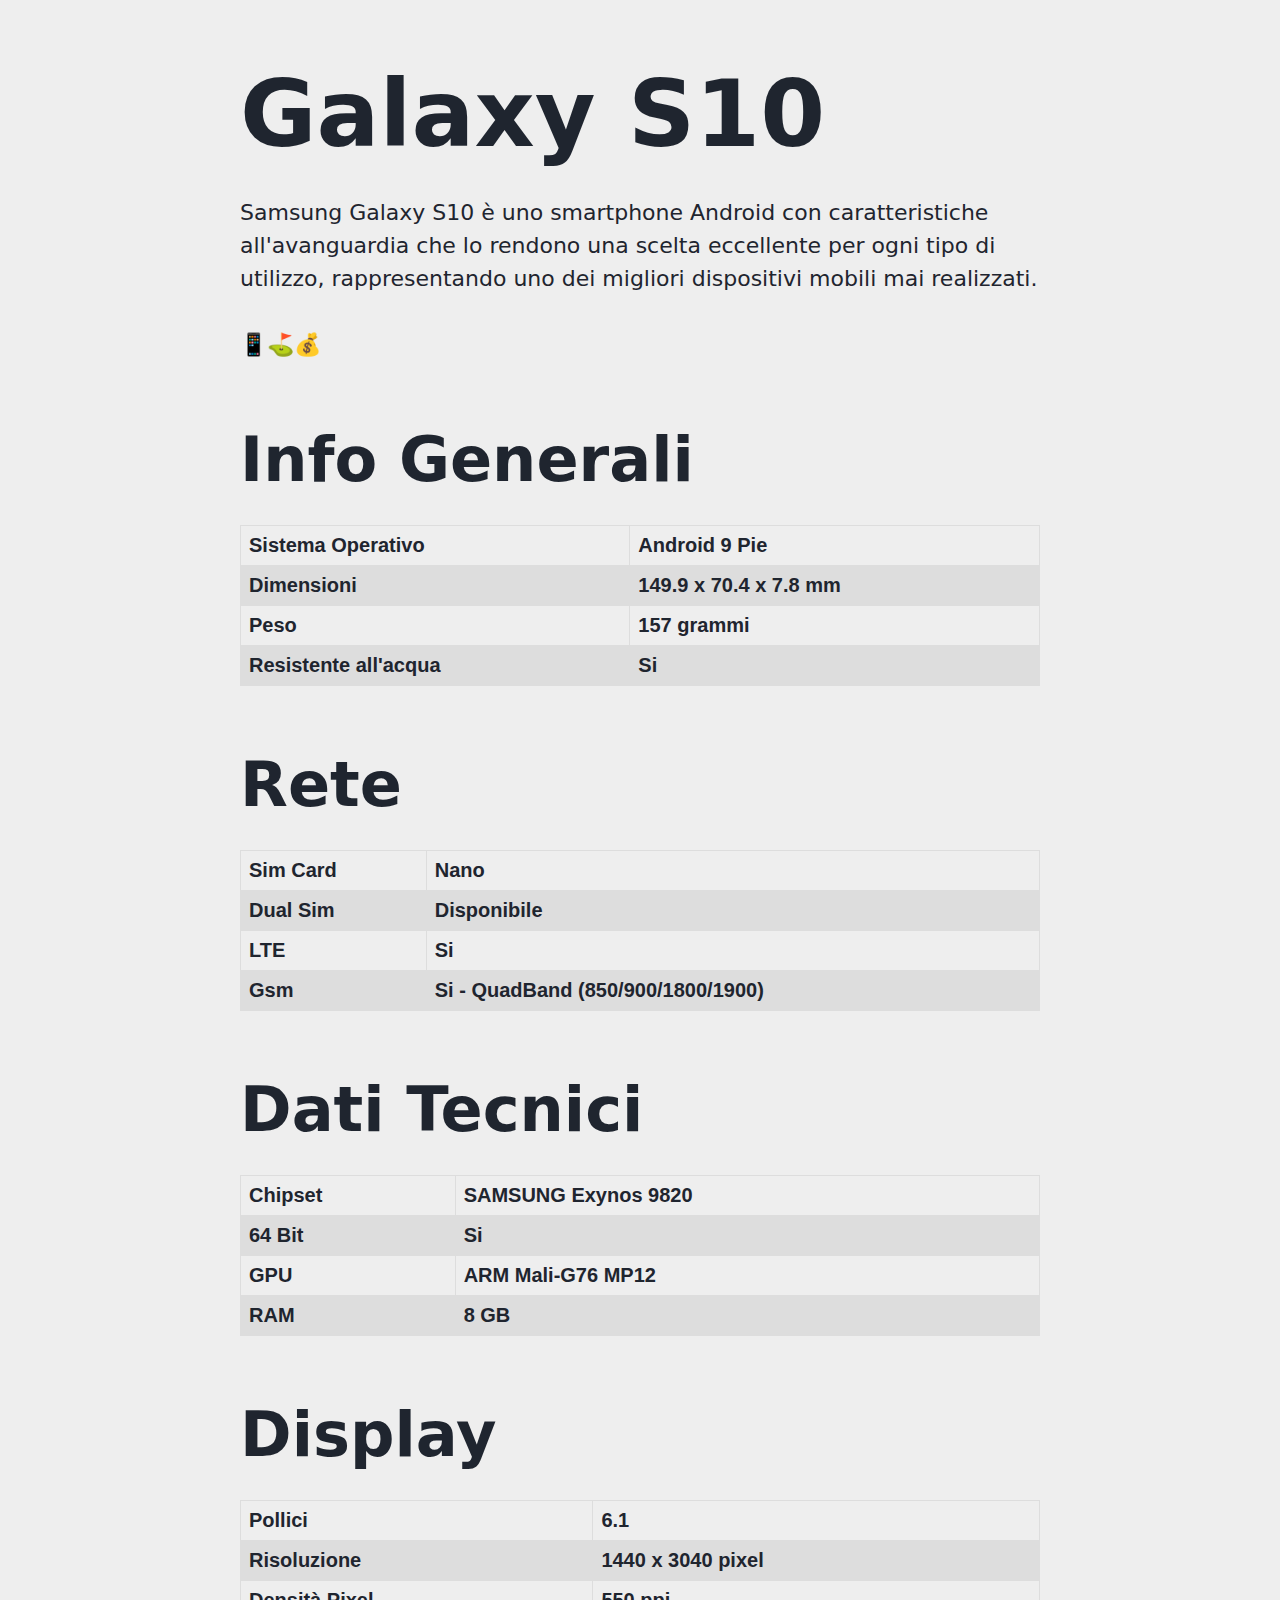
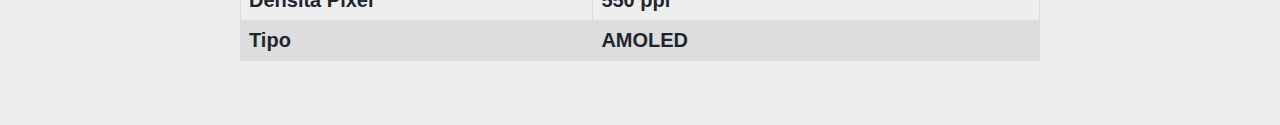
==== SitoLorenzo/GalaxyS10.html @ dc542125 "Temporary added Lorenzo's homework" ====
<html>

<head>
	<meta charset="utf-8" />
	<meta name="viewport" content="width=device-width, initial-scale=1, shrink-to-fit=no" />
	<meta name="theme-color" content="#171c23" />

	<title>Galaxy S10</title>
	<link rel="stylesheet" href="./style.css" />
</head>

<body>
	<main>
		<h1>Galaxy S10</h1>
		<p>
			Samsung Galaxy S10 è uno smartphone Android con caratteristiche all'avanguardia che lo rendono una scelta eccellente per ogni tipo di utilizzo, rappresentando uno dei migliori dispositivi mobili mai realizzati. 			
		</p>
		<p>
			📱⛳💰️
		</p>

		<h2>Info Generali</h2>
		<table>
			<tr>
				<th>Sistema Operativo</th>
				<th>Android 9 Pie</th>
			</tr>
			<tr>
				<th>Dimensioni</th>
				<th>149.9 x 70.4 x 7.8 mm</th>
			</tr>
			<tr>
				<th>Peso</th>
				<th>157 grammi</th>
			</tr>
			<tr>
				<th>Resistente all'acqua</th>
				<th>Si</th>
			</tr>
		</table>

		<h2>Rete</h2>
		<table>
			<tr>
				<th>Sim Card</th>
				<th>Nano</th>
			</tr>
			<tr>
				<th>Dual Sim</th>
				<th>Disponibile</th>
			</tr>
			<tr>
				<th>LTE</th>
				<th>Si</th>
			</tr>
			<tr>
				<th>Gsm</th>
				<th>Si - QuadBand (850/900/1800/1900)</th>
			</tr>
		</table>

		<h2>Dati Tecnici</h2>
		<table>
			<tr>
				<th>Chipset</th>
				<th>SAMSUNG Exynos 9820</th>
			</tr>
			<tr>
				<th>64 Bit</th>
				<th>Si</th>
			</tr>
			<tr>
				<th>GPU</th>
				<th>ARM Mali-G76 MP12</th>
			</tr>
			<tr>
				<th>RAM</th>
				<th>8 GB</th>
			</tr>
		</table>

		<h2>Display</h2>
		<table>
			<tr>
				<th>Pollici</th>
				<th>6.1</th>
			</tr>
			<tr>
				<th>Risoluzione</th>
				<th>1440 x 3040 pixel</th>
			</tr>
			<tr>
				<th>Densità Pixel</th>
				<th>550 ppi</th>
			</tr>
			<tr>
				<th>Tipo</th>
				<th>AMOLED</th>
			</tr>
		</table>
	</main>
</body>

</html>
---- SitoLorenzo/style.css ----
/*! Typebase.less v0.1.0 | MIT License */
/* Setup */
html {
    font-family: -apple-system, system-ui, BlinkMacSystemFont, "Segoe UI",
        Roboto, Ubuntu, "Helvetica Neue", Helvetica, Arial, sans-serif;
    font-size: 137.5%;
	-webkit-font-smoothing: antialiased;
	background: #eeeeee;;
	color: #1f252f;
}

/* Copy & Lists */
p {
    line-height: 1.5rem;
    margin-top: 1.5rem;
    margin-bottom: 0;
}
/* Headings */
h1,
h2,
h3,
h4,
h5,
h6 {
    font-family: -apple-system, system-ui, BlinkMacSystemFont, "Segoe UI",
        Roboto, Ubuntu, "Helvetica Neue", Helvetica, Arial, sans-serif;
    margin-top: 1.5rem;
    margin-bottom: 0;
    line-height: 1.5rem;
}
h1 {
    font-size: 4.242rem;
    line-height: 4.4rem;
    margin-top: 3rem;
}
h2 {
    font-size: 2.828rem;
    line-height: 3rem;
    margin-top: 3rem;
}
h3 {
    font-size: 1.414rem;
}
h4 {
    font-size: 0.707rem;
}
h5 {
    font-size: 0.4713333333333333rem;
}
h6 {
    font-size: 0.3535rem;
}

main {
    width: 800px;
	margin: 0 auto;
	margin-bottom: 64px;
}

@media only screen and (max-width: 812px) {
    body {
        margin: 16px;
    }

    main {
        width: 100%;
	}
	
	h1 {
		font-size: 22vw;
		line-height: 20vw;;
		margin-top: 3rem;
	}
}

section {
	color: #1f252f;
}

section:hover {
	color: #596374;
}

section {
	margin-bottom: 32px;
}


section img {
	float: right;
	margin-left: 16px;
	height: 200px;
}

section p {
	height: 160px;
	overflow: hidden;
  	text-overflow: clip; 
}

table {
	margin-top: 32px;
	font-family: arial, sans-serif;
	border-collapse: collapse;
	width: 100%;
}
  
td, th {
	border: 1px solid #dddddd;
	text-align: left;
	padding: 8px;
	font-size: 20px;
}
  
tr:nth-child(even) {
	background-color: #dddddd;
}


a {
	text-decoration: none;
	color: inherit;
}
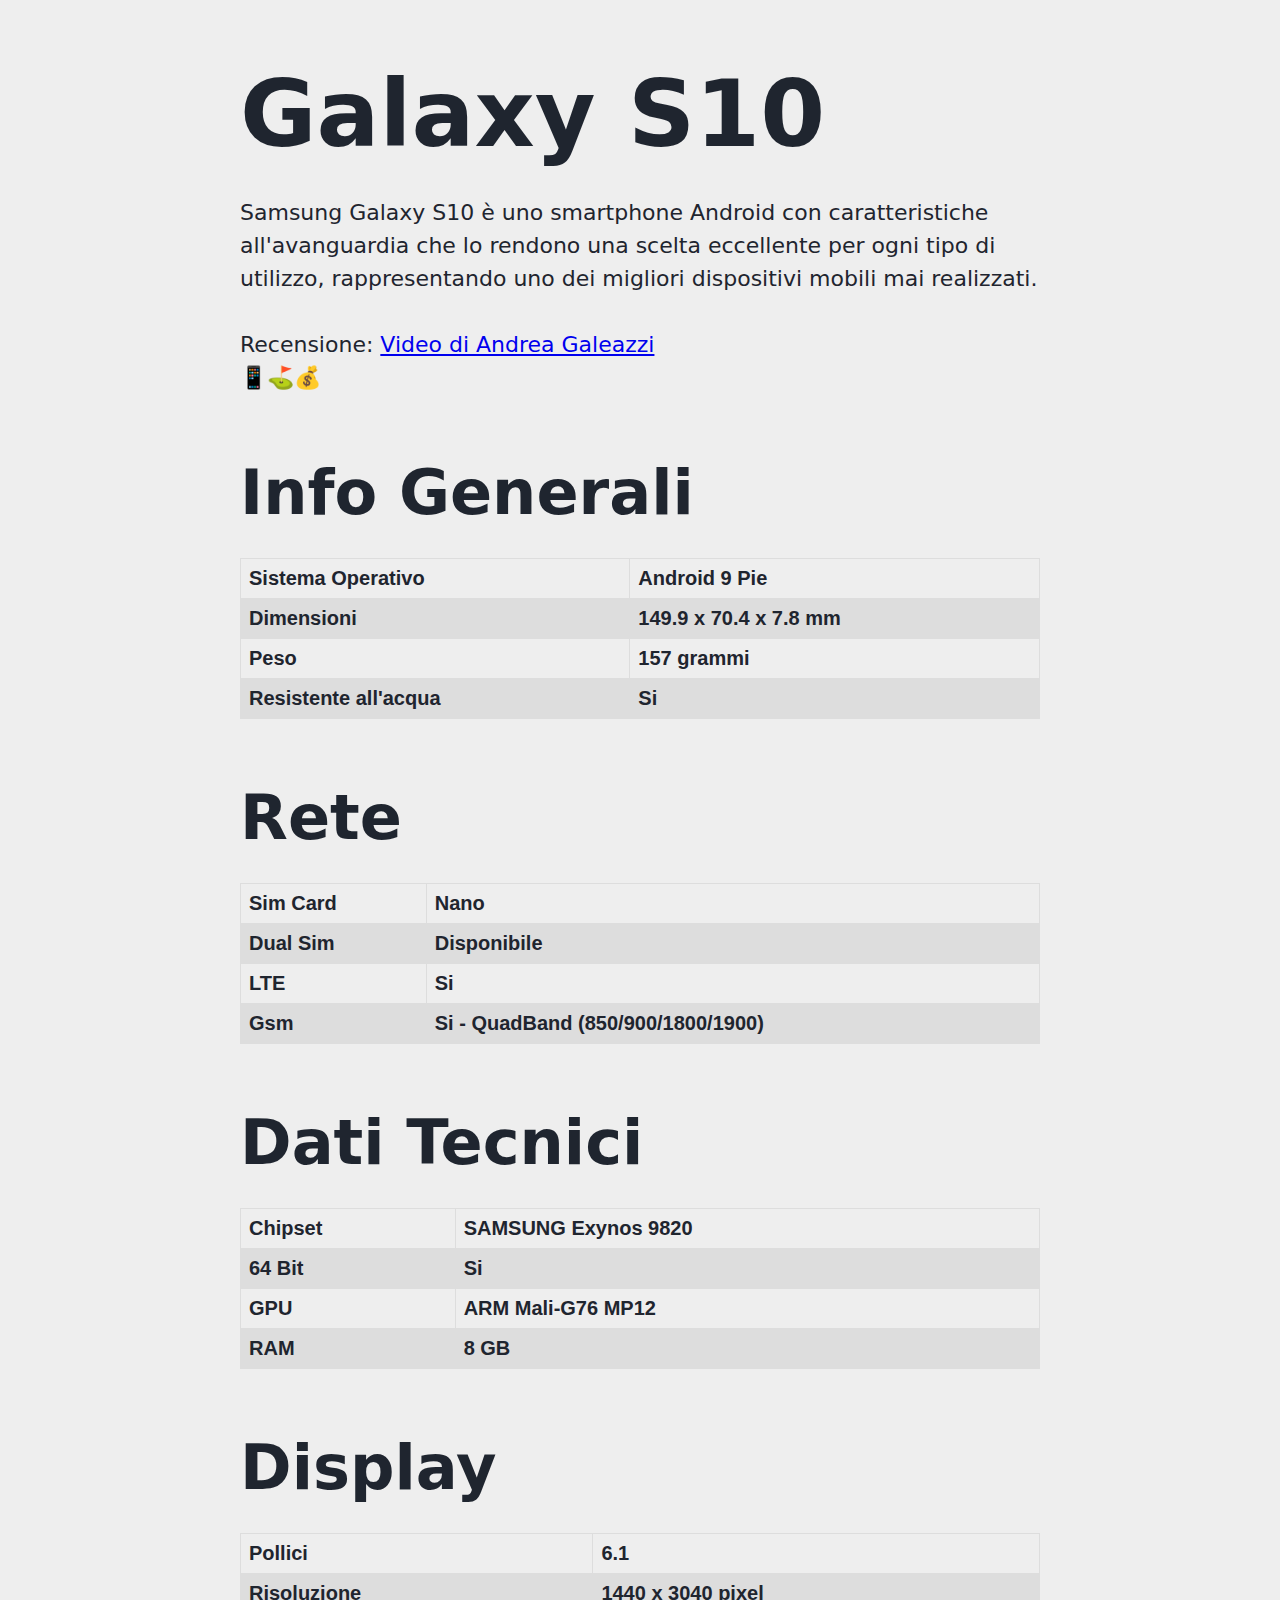
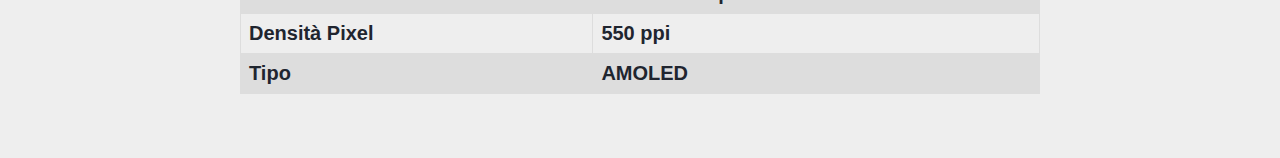
==== commit c6d57490: "Temporary - update" ====
--- a/SitoLorenzo/GalaxyS10.html
+++ b/SitoLorenzo/GalaxyS10.html
@@ -16,7 +16,8 @@
 			Samsung Galaxy S10 è uno smartphone Android con caratteristiche all'avanguardia che lo rendono una scelta eccellente per ogni tipo di utilizzo, rappresentando uno dei migliori dispositivi mobili mai realizzati. 			
 		</p>
 		<p>
-			📱⛳💰️
+			Recensione: <a href="https://youtu.be/kIyXWbpEj8E">Video di Andrea Galeazzi</a> <br>
+			📱⛳💰️ 
 		</p>
 
 		<h2>Info Generali</h2>
--- a/SitoLorenzo/style.css
+++ b/SitoLorenzo/style.css
@@ -120,4 +120,9 @@
 a {
 	text-decoration: none;
 	color: inherit;
+}
+
+p a {
+	text-decoration: underline;
+	color: -webkit-link;
 }